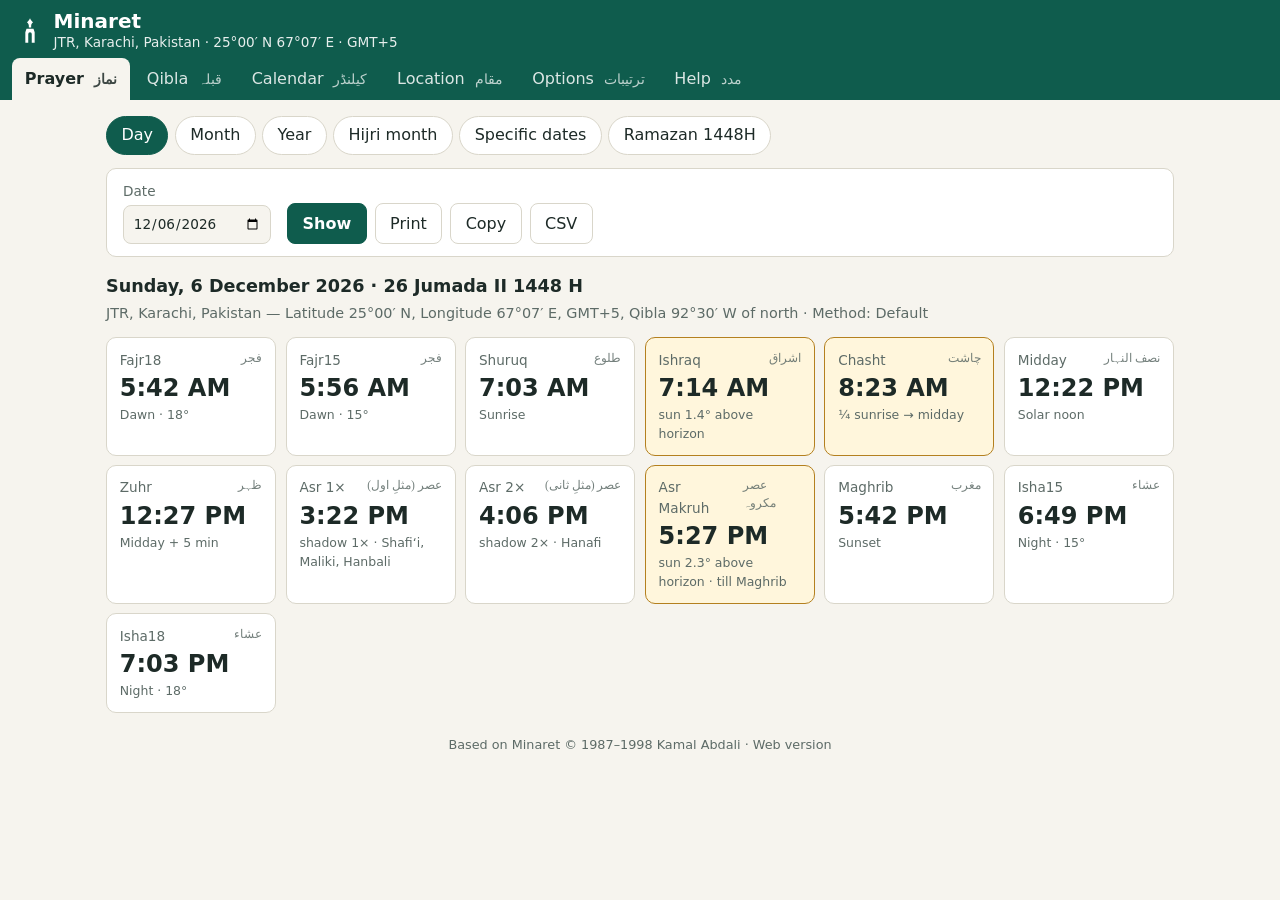
==== web/index.html @ 67f29849 "Separate Date and Day columns in all schedule tables; cache-busting for assets Co-Authored-By: Claud" ====
<!doctype html>
<html lang="en">
<head>
<meta charset="utf-8">
<meta name="viewport" content="width=device-width, initial-scale=1">
<meta name="theme-color" content="#0f5c4d">
<title>Minaret – Prayer Times, Qibla &amp; Hijri Calendar</title>
<link rel="manifest" href="manifest.webmanifest">
<link rel="stylesheet" href="css/style.css?v=3">
</head>
<body>
<header class="top">
  <div class="brand">
    <svg viewBox="0 0 24 24" width="28" height="28" aria-hidden="true"><path fill="currentColor" d="M12 1c.6 1.6 1.6 2.6 2.6 3.4-.9.7-1.6 1.8-1.6 3.1V9h-2V7.5c0-1.3-.7-2.4-1.6-3.1C10.4 3.600 11.400 2.600 12 1zM9 10h6l1 3v9H8v-9l1-3zm3 3a1.500 1.500 0 0 0-1.500 1.500V22h3v-7.500A1.500 1.500 0 0 0 12 13z"/></svg>
    <div><h1>Minaret</h1><p class="sub" id="locLabel">—</p></div>
  </div>
  <nav class="tabs" id="tabs" role="tablist">
    <button role="tab" data-tab="prayer" class="on">Prayer <span class="ur">نماز</span></button>
    <button role="tab" data-tab="qibla">Qibla <span class="ur">قبلہ</span></button>
    <button role="tab" data-tab="calendar">Calendar <span class="ur">کیلنڈر</span></button>
    <button role="tab" data-tab="location">Location <span class="ur">مقام</span></button>
    <button role="tab" data-tab="options">Options <span class="ur">ترتیبات</span></button>
    <button role="tab" data-tab="help">Help <span class="ur">مدد</span></button>
  </nav>
</header>

<main>
<!-- ======================================================== PRAYER -->
<section id="tab-prayer" class="panel on">
  <div class="modes" id="prayerModes">
    <button data-mode="day" class="on">Day</button>
    <button data-mode="month">Month</button>
    <button data-mode="year">Year</button>
    <button data-mode="hijri">Hijri month</button>
    <button data-mode="range">Specific dates</button>
    <button data-mode="ramazan">Ramazan 1448H</button>
  </div>

  <form id="prayerForm" class="controls" autocomplete="off">
    <label data-for="day">Date
      <input type="date" id="pDate" required>
    </label>
    <label data-for="month year">Month
      <select id="pMonth"></select>
    </label>
    <label data-for="month year">Year <small id="yearHint"></small>
      <input type="number" id="pYear" min="0" max="2200" step="1">
    </label>
    <label data-for="hijri">Hijri month
      <select id="pHMonth"></select>
    </label>
    <label data-for="hijri">Hijri year
      <input type="number" id="pHYear" min="1" max="4000" step="1">
    </label>
    <label data-for="range">From
      <input type="date" id="pFrom" required>
    </label>
    <label data-for="range">To
      <input type="date" id="pTo" required>
    </label>
    <label data-for="ramazan" class="rad"><span><input type="radio" name="ramOpt" value="8"> 1st Ramazan = 8 Feb 2027</span>
      <small>For Northern Africa and parts of Europe</small></label>
    <label data-for="ramazan" class="rad"><span><input type="radio" name="ramOpt" value="9" checked> 1st Ramazan = 9 Feb 2027</span>
      <small>For the rest of the world, except Northern Africa and parts of Europe</small></label>
    <div class="btns">
      <button type="submit" class="primary">Show</button>
      <button type="button" id="pPrint">Print</button>
      <button type="button" id="pCopy">Copy</button>
      <button type="button" id="pCsv">CSV</button>
    </div>
  </form>

  <div id="prayerOut" class="out" aria-live="polite"></div>
</section>

<!-- ======================================================== QIBLA -->
<section id="tab-qibla" class="panel">
  <div class="modes" id="qiblaModes">
    <button data-mode="angle" class="on">Angle from north</button>
    <button data-mode="day">Shadow diagram (day)</button>
    <button data-mode="month">Shadow chart (month)</button>
    <button data-mode="year">Shadow chart (year)</button>
  </div>
  <form id="qiblaForm" class="controls" autocomplete="off">
    <label data-for="day">Date <input type="date" id="qDate"></label>
    <label data-for="month year">Month <select id="qMonth"></select></label>
    <label data-for="month year">Year <input type="number" id="qYear" min="1901" max="2200"></label>
    <div class="btns"><button type="submit" class="primary">Show</button><button type="button" id="qPrint">Print</button></div>
  </form>
  <div id="qiblaOut" class="out"></div>
</section>

<!-- ======================================================== CALENDAR -->
<section id="tab-calendar" class="panel">
  <div class="cards">
    <article class="card">
      <h2>Date conversion <span class="ur">تاریخ کی تبدیلی</span></h2>
      <div class="two">
        <fieldset><legend>Gregorian (A.D.)</legend>
          <input type="date" id="cvDate">
          <button id="cvA2H" class="primary" type="button">→ Hijri</button>
        </fieldset>
        <fieldset><legend>Hijri (A.H.)</legend>
          <div class="row"><select id="cvHMonth"></select>
          <input type="number" id="cvHDay" min="1" max="30" aria-label="Hijri day">
          <input type="number" id="cvHYear" min="1" max="4000" aria-label="Hijri year"></div>
          <button id="cvH2A" class="primary" type="button">→ Gregorian</button>
        </fieldset>
      </div>
      <p id="cvOut" class="result"></p>
    </article>

    <article class="card">
      <h2>New moon <span class="ur">نیا چاند</span></h2>
      <div class="row">
        <select id="nmMonth"></select>
        <input type="number" id="nmYear" min="1" max="4000" aria-label="Hijri year">
        <button id="nmGo" class="primary" type="button">Compute</button>
      </div>
      <p id="nmOut" class="result"></p>
    </article>

    <article class="card">
      <h2>Moon's age <span class="ur">چاند کی عمر</span></h2>
      <div class="row">
        <input type="date" id="maDate">
        <input type="time" id="maTime">
        <button id="maGo" class="primary" type="button">Compute</button>
      </div>
      <p id="maOut" class="result"></p>
    </article>
  </div>
</section>

<!-- ======================================================== LOCATION -->
<section id="tab-location" class="panel">
  <div class="locgrid">
    <article class="card gaz">
      <h2>Gazetteer <span class="ur">مقامات کی فہرست</span></h2>
      <input type="search" id="locSearch" placeholder="Search city… / شہر کا نام لکھیں" aria-label="Search places" autocomplete="off">
      <select id="locList" size="12" aria-label="Places"></select>
      <p class="hint"><span id="locCount"></span> places · pick one to use it and see its details at right.
        <span class="ur">شہر چنتے ہی اس کی تفصیل دائیں طرف آ جائے گی۔</span></p>
    </article>

    <article class="card coords">
      <h2>Manual coordinates <span class="ur">مینول کوآرڈینیٹس</span></h2>
      <form id="locForm" autocomplete="off">
        <div class="grp"><span class="lt">Name <span class="ur">نام</span></span>
          <input id="cName" required maxlength="60" aria-label="Name"></div>
        <div class="grp"><span class="lt">Latitude <span class="ur">عرض البلد</span></span>
          <div class="row">
            <input id="cLatD" type="number" min="0" max="89" required placeholder="degrees °" aria-label="Latitude degrees">
            <input id="cLatM" type="number" min="0" max="59" value="0" required placeholder="minutes ′" aria-label="Latitude minutes">
            <select id="cLatS" aria-label="North or south"><option value="0">N</option><option value="1">S</option></select>
          </div></div>
        <div class="grp"><span class="lt">Longitude <span class="ur">طول البلد</span></span>
          <div class="row">
            <input id="cLonD" type="number" min="0" max="180" required placeholder="degrees °" aria-label="Longitude degrees">
            <input id="cLonM" type="number" min="0" max="59" value="0" required placeholder="minutes ′" aria-label="Longitude minutes">
            <select id="cLonW" aria-label="East or west"><option value="0">E</option><option value="1">W</option></select>
          </div></div>
        <div class="grp"><span class="lt">Time zone, GMT <span class="ur">ٹائم زون</span></span>
          <div class="row">
            <select id="cZoneNeg" aria-label="Plus or minus"><option value="0">+</option><option value="1">−</option></select>
            <input id="cZoneH" type="number" min="0" max="14" value="0" required placeholder="hours" aria-label="Zone hours">
            <input id="cZoneM" type="number" min="0" max="59" value="0" required placeholder="minutes" aria-label="Zone minutes">
          </div></div>
        <label class="chk"><input id="cDst" type="checkbox"> Daylight saving time <span class="ur">ڈے لائٹ سیونگ</span></label>
        <div id="cDstBox" class="dst" hidden>
          <div class="rule"><b>Starts</b>
            <select id="cDsNum" aria-label="Start: which"></select>
            <select id="cDsDow" aria-label="Start: weekday"></select>
            <input id="cDsDate" type="number" min="1" max="31" value="1" hidden aria-label="Start: day of month">
            <span>of</span><select id="cDsMon" aria-label="Start month"></select></div>
          <div class="rule"><b>Ends</b>
            <select id="cDeNum" aria-label="End: which"></select>
            <select id="cDeDow" aria-label="End: weekday"></select>
            <input id="cDeDate" type="number" min="1" max="31" value="1" hidden aria-label="End: day of month">
            <span>of</span><select id="cDeMon" aria-label="End month"></select></div>
          <p class="hint">The last day of daylight time is the day before the end date.</p>
        </div>
        <p id="locErr" class="err" role="alert"></p>
        <div class="btns">
          <button class="primary" type="submit">Use this location <span class="ur">یہ مقام استعمال کریں</span></button>
          <button type="button" id="locDel" hidden>Remove <span class="ur">حذف</span></button>
        </div>
      </form>
    </article>

    <article class="card geo">
      <h2>Current position <span class="ur">موجودہ مقام</span></h2>
      <button id="geoBtn" type="button" class="primary">Use my current location <span class="ur">میرا موجودہ مقام</span></button>
      <p id="geoOut" class="result"></p>
      <p class="hint">Uses your device's GPS; nothing is sent anywhere.</p>
    </article>
  </div>
</section>

<!-- ======================================================== OPTIONS -->
<section id="tab-options" class="panel">
  <form id="optForm" class="optgrid" autocomplete="off">
    <article class="card method">
      <h2>Calculation method <span class="ur">طریقۂ حساب</span></h2>
      <select id="oMethod" aria-label="Calculation method"></select>
      <dl id="methodInfo" class="kv"></dl>

      <div id="customBox" hidden>
        <div class="cust">
          <fieldset><legend>Fajr <span class="ur">فجر</span></legend>
            <label class="chk"><input type="radio" name="fajrBy" value="1"> By angle(s) below horizon</label>
            <label class="ind">Degrees <input id="oFajrDepr" type="text" inputmode="decimal" placeholder="15  or  15, 18"></label>
            <label class="chk"><input type="radio" name="fajrBy" value="0"> Fixed minutes before sunrise</label>
            <label class="ind">Minutes <input id="oFajrInt" type="number" min="20" max="120" step="1"></label>
          </fieldset>
          <fieldset><legend>Maghrib <span class="ur">مغرب</span></legend>
            <label class="chk"><input type="radio" name="magBy" value="0"> At sunset</label>
            <label class="chk"><input type="radio" name="magBy" value="1"> Sun below horizon by an angle</label>
            <label class="ind">Degrees <input id="oMagDepr" type="number" min="0.1" max="8" step="0.1"></label>
          </fieldset>
          <fieldset><legend>Isha <span class="ur">عشاء</span></legend>
            <label class="chk"><input type="radio" name="ishaBy" value="1"> By angle(s) below horizon</label>
            <label class="ind">Degrees <input id="oIshaDepr" type="text" inputmode="decimal" placeholder="15  or  15, 18"></label>
            <label class="chk"><input type="radio" name="ishaBy" value="0"> Fixed minutes after Maghrib</label>
            <label class="ind">Minutes <input id="oIshaInt" type="number" min="20" max="120" step="1"></label>
            <label class="ind">In Ramadan (minutes; 0 = same) <input id="oIshaRam" type="number" min="0" max="180" step="1"></label>
          </fieldset>
        </div>
      </div>
      <p class="hint">Several angles separated by commas (e.g. <b>15, 18</b>) give one column each: Fajr15, Fajr18… ·
        Asr is always shown twice, <b>1×</b> (Shafi‘i, Maliki, Hanbali) and <b>2×</b> (Hanafi).
        <span class="ur">عصر کے دونوں اوقات (مثلِ اول و ثانی) ہمیشہ دکھائے جاتے ہیں۔</span></p>
    </article>

    <article class="card offs">
      <h2>Adjust times <span class="ur">وقت میں کمی بیشی</span></h2>
      <div id="offList"></div>
      <p class="hint">Minutes added (+) or subtracted (−); one row per Fajr / Isha angle. <span class="ur">ہر نماز کے لیے منٹ جمع یا منفی کریں۔</span></p>
    </article>

    <article class="card misc">
      <div class="mgrid">
        <div>
          <h2>Ishraq &amp; Asr Makruh <span class="ur">اشراق اور عصر مکروہ</span></h2>
          <label class="ind">Ishraq: sun's altitude after sunrise (°)
            <input id="oIshraq" type="number" min="0.1" max="10" step="0.1"></label>
          <label class="ind">Asr Makruh: sun's altitude before sunset (°)
            <input id="oMakruh" type="number" min="0.1" max="10" step="0.1"></label>
        </div>
        <div>
          <h2>Extra columns <span class="ur">اضافی کالم</span></h2>
          <label class="chk"><input id="oHijri" type="checkbox"> Hijri date (Gregorian-year schedules)</label>
          <label class="chk"><input id="oQibla" type="checkbox"> Time when shadow points to Qibla</label>
          <label class="chk"><input id="o24" type="checkbox"> 24-hour clock</label>
        </div>
      </div>
      <p id="optErr" class="err" role="alert"></p>
      <div class="btns"><button class="primary" type="submit">Save <span class="ur">محفوظ کریں</span></button><button type="button" id="oReset">Reset to defaults</button></div>
    </article>

  </form>
</section>

<!-- ======================================================== HELP -->
<section id="tab-help" class="panel">
  <article class="card prose">
    <h2>About this program</h2>
    <p>Minaret computes the Islamic prayer hours, the direction of the Qibla and converts between the Hijri and Gregorian calendars.
    This is a web version of the Windows program <i>Minaret</i> by Kamal Abdali (1987–1998); the calculations follow the original
    Visual Basic source (kept in this repository under <code>minaret-master/vb6-src</code>).</p>
    <h3>Times shown</h3>
    <ul>
      <li><b>Fajr</b> – dawn: sun is below the horizon by the chosen angle (or fixed minutes before sunrise). In Options you may enter several angles (say 15 and 18); the tables then show <b>Fajr15</b> and <b>Fajr18</b> columns. The same works for <b>Isha</b>.</li>
      <li><b>Shuruq</b> – sunrise (sun's centre 0.83° below the horizon).</li>
      <li><b>Ishraq</b> – begins when the sun has risen <b>1.4°</b> above the horizon after sunrise (adjustable in Options).</li>
      <li><b>Zuhr</b> – solar noon.</li>
      <li><b>Asr 1×</b> and <b>Asr 2×</b> – afternoon: the shadow equals once (Shafi‘i, Maliki, Hanbali) or twice (Hanafi) the object's length, plus the noon shadow. Both are always shown.</li>
      <li><b>Asr Makruh</b> – begins when the sun is still <b>2.3°</b> above the horizon before sunset, and lasts till Maghrib (adjustable).</li>
      <li><b>Maghrib</b> – sunset (a few methods use the sun's angle below the horizon instead). <b>Isha</b> – night: sun below the horizon by the chosen angle, or fixed minutes after Maghrib (some methods use more minutes in Ramadan).</li>
      <li><b>Calculation method</b> – Options lists the conventions used in various countries and institutions; choose <i>Custom</i> to set every angle and interval yourself.</li>
    </ul>
    <p>A <b>*</b> means that the event does not occur on that day at that latitude. Year 0 gives a <i>perpetual</i> schedule
    (average of a four-year cycle, valid for any year). Dates 1901–2200 A.D. are supported.</p>
    <h3>Hijri dates</h3>
    <p>The Hijri month is assumed to begin when the crescent is 1.08 days after the astronomical new moon, as in the original program.
    Actual local moon-sighting announcements can differ by a day.</p>
    <h3>Privacy</h3>
    <p>Everything is computed on your device; settings are kept in your browser only.</p>
  </article>
</section>
</main>

<footer>
  <span>Based on Minaret © 1987–1998 Kamal Abdali · Web version</span>
</footer>

<script src="data/gazetteer.js?v=3"></script>
<script src="js/minaret-core.js?v=3"></script>
<script src="js/app.js?v=3"></script>
<script>if ('serviceWorker' in navigator && location.protocol.indexOf('http') === 0) navigator.serviceWorker.register('sw.js').catch(function(){});</script>
</body>
</html>
---- web/css/style.css ----
:root {
  --bg: #f6f4ee; --surface: #ffffff; --ink: #1d2a27; --muted: #5d6b67;
  --line: #d9d6ca; --brand: #0f5c4d; --brand-ink: #ffffff; --accent: #b4801f;
  --hi: #fff6dc; --hi2: #e6f3ee; --danger: #a33;
  --radius: 10px;
}
@media (prefers-color-scheme: dark) {
  :root:not([data-theme="light"]) {
    --bg: #12191a; --surface: #1b2526; --ink: #e8efec; --muted: #9fb0aa;
    --line: #2f3d3e; --brand: #3fb59b; --brand-ink: #06231d; --accent: #e0b055;
    --hi: #3a331c; --hi2: #1d3530; --danger: #e77;
  }
}
* { box-sizing: border-box; }
html { -webkit-text-size-adjust: 100%; }
body { margin: 0; background: var(--bg); color: var(--ink);
  font: 16px/1.5 system-ui, -apple-system, "Segoe UI", Roboto, "Noto Sans", "Noto Nastaliq Urdu", sans-serif; }
.ur { font-family: "Noto Nastaliq Urdu", "Jameel Noori Nastaleeq", "Alvi Nastaleeq", "Segoe UI", serif;
  font-size: .85em; opacity: .85; margin-inline-start: .35em; }

.top { background: var(--brand); color: var(--brand-ink); padding: .6rem 1rem 0; position: sticky; top: 0; z-index: 5; }
.brand { display: flex; gap: .6rem; align-items: center; padding-bottom: .4rem; }
.brand h1 { margin: 0; font-size: 1.25rem; line-height: 1.1; }
.brand .sub { margin: 0; font-size: .85rem; opacity: .9; }
.tabs { display: flex; gap: .25rem; overflow-x: auto; scrollbar-width: none; margin: 0 -.25rem; }
.tabs::-webkit-scrollbar { display: none; }
.tabs button { flex: 0 0 auto; background: transparent; color: inherit; border: 0; padding: .55rem .8rem;
  border-radius: 8px 8px 0 0; font: inherit; cursor: pointer; opacity: .85; }
.tabs button.on { background: var(--bg); color: var(--ink); opacity: 1; font-weight: 600; }
.tabs button:focus-visible, button:focus-visible, input:focus-visible, select:focus-visible {
  outline: 3px solid var(--accent); outline-offset: 1px; }

main { max-width: 1100px; margin: 0 auto; padding: 1rem; }
.panel { display: none; } .panel.on { display: block; }
footer { text-align: center; color: var(--muted); font-size: .8rem; padding: .4rem 1rem .6rem; }

.modes { display: flex; flex-wrap: wrap; gap: .4rem; margin-bottom: .8rem; }
.modes button { border: 1px solid var(--line); background: var(--surface); color: var(--ink);
  padding: .4rem .9rem; border-radius: 999px; font: inherit; cursor: pointer; }
.modes button.on { background: var(--brand); color: var(--brand-ink); border-color: var(--brand); }

.controls { display: flex; flex-wrap: wrap; gap: .7rem 1rem; align-items: end;
  background: var(--surface); border: 1px solid var(--line); border-radius: var(--radius); padding: .8rem 1rem; }
.controls label { display: flex; flex-direction: column; font-size: .85rem; color: var(--muted); gap: .2rem; }
.controls label[hidden], .controls label.off { display: none; }
input, select, button { font: inherit; }
input[type=number], input[type=date], input[type=time], input[type=search], input[type=text], input:not([type]), select {
  padding: .45rem .55rem; border: 1px solid var(--line); border-radius: 8px; background: var(--bg); color: var(--ink); min-height: 2.4rem; }
input[type=number] { width: 6.5rem; }
.btns { display: flex; gap: .5rem; flex-wrap: wrap; }
button { border: 1px solid var(--line); background: var(--surface); color: var(--ink);
  padding: .45rem .9rem; border-radius: 8px; cursor: pointer; min-height: 2.4rem; }
button.primary { background: var(--brand); color: var(--brand-ink); border-color: var(--brand); font-weight: 600; }
button:hover { filter: brightness(.96); }

.out { margin-top: 1rem; }
.out .head { margin: 0 0 .6rem; }
.out h2 { margin: 0 0 .2rem; font-size: 1.1rem; }
.out .meta { margin: 0 0 .8rem; color: var(--muted); font-size: .9rem; }
.tblwrap { overflow-x: auto; background: var(--surface); border: 1px solid var(--line); border-radius: var(--radius); margin-bottom: 1rem; }
table.sch { border-collapse: collapse; width: 100%; font-variant-numeric: tabular-nums; min-width: 40rem; }
table.sch caption { text-align: start; font-weight: 600; padding: .6rem .8rem .2rem; }
table.sch th, table.sch td { padding: .35rem .6rem; text-align: center; white-space: nowrap; }
table.sch thead th { background: var(--hi2); font-weight: 600; border-bottom: 1px solid var(--line); line-height: 1.25; }
table.sch thead th small { display: block; font-weight: 400; color: var(--muted); font-size: .72rem; }
table.sch tbody tr:nth-child(even) { background: color-mix(in srgb, var(--bg) 55%, transparent); }
table.sch tbody tr.today { outline: 2px solid var(--accent); outline-offset: -2px; background: var(--hi); }
table.sch tbody tr.fri td:first-child, table.sch tbody tr.fri td:nth-child(2) { color: var(--brand); font-weight: 600; }
table.sch .xt { background: var(--hi); }                   /* ishraq / asr makruh */
table.sch thead th.xt { background: var(--hi); }
table.sch td:first-child, table.sch th:first-child { text-align: start; position: sticky; left: 0; background: inherit; }
.note { color: var(--muted); font-size: .85rem; margin: .2rem 0 1rem; }

.daycards { display: grid; grid-template-columns: repeat(auto-fill, minmax(10rem, 1fr)); gap: .6rem; }
.dc { background: var(--surface); border: 1px solid var(--line); border-radius: var(--radius); padding: .7rem .8rem; }
.dc.xt { background: var(--hi); border-color: var(--accent); }
.dc .n { font-size: .85rem; color: var(--muted); display: flex; justify-content: space-between; gap: .4rem; }
.dc .t { font-size: 1.5rem; font-weight: 600; font-variant-numeric: tabular-nums; }
.dc .d { font-size: .78rem; color: var(--muted); }

.cards { display: grid; grid-template-columns: repeat(auto-fit, minmax(19rem, 1fr)); gap: 1rem; align-items: start; }
.card { background: var(--surface); border: 1px solid var(--line); border-radius: var(--radius); padding: 1rem; }
.card.wide, .btns.wide { grid-column: 1 / -1; }
.card h2 { margin: 0 0 .7rem; font-size: 1.05rem; }
.card h3 { margin: 1.1rem 0 .3rem; font-size: 1rem; }
.card.prose { max-width: 48rem; }
.two { display: grid; grid-template-columns: 1fr 1fr; gap: .8rem; }
@media (max-width: 34rem) { .two { grid-template-columns: 1fr; } }
fieldset { border: 1px solid var(--line); border-radius: 8px; padding: .6rem .7rem .8rem; margin: 0; display: flex; flex-direction: column; gap: .5rem; }
legend { padding: 0 .3rem; color: var(--muted); font-size: .85rem; }
.row { display: flex; gap: .5rem; flex-wrap: wrap; align-items: end; }
.row label { display: flex; flex-direction: column; font-size: .82rem; color: var(--muted); gap: .15rem; }
.card form > label { display: flex; flex-direction: column; font-size: .85rem; color: var(--muted); gap: .2rem; margin-bottom: .6rem; }
.chk { display: flex !important; flex-direction: row !important; align-items: center; gap: .5rem; color: var(--ink) !important; font-size: 1rem !important; margin: .35rem 0; }
.ind { display: flex; flex-direction: column; margin: .1rem 0 .6rem 1.7rem; font-size: .85rem; color: var(--muted); gap: .2rem; }
.hint { color: var(--muted); font-size: .85rem; margin: .5rem 0 0; }
.result { margin: .8rem 0 0; font-size: 1.05rem; min-height: 1.5rem; }
.result b { color: var(--brand); }
#locList { width: 100%; margin-top: .6rem; padding: .3rem; }
#locSearch { width: 100%; }
.dst { display: grid; gap: .6rem; margin: .4rem 0 .8rem; }
.err { color: var(--danger); font-weight: 600; }

.compass { display: flex; gap: 1.2rem; flex-wrap: wrap; align-items: center; background: var(--surface);
  border: 1px solid var(--line); border-radius: var(--radius); padding: 1rem; }
.compass svg { width: min(18rem, 80vw); height: auto; }
.compass .big { font-size: 2rem; font-weight: 700; color: var(--brand); }
.compass .circ { stroke: var(--line); fill: var(--bg); }
.compass .tick, .compass .lbl { fill: var(--muted); font-size: 11px; }
.compass .needle { stroke: var(--brand); stroke-width: 3; }
.compass .kaaba { fill: var(--accent); }

/* ---- Location tab: list at left, coordinates at right, all on one screen ---- */
.locgrid { display: grid; gap: 1rem; align-items: start;
  grid-template-columns: minmax(16rem, 1fr) minmax(22rem, 1.25fr);
  grid-template-areas: "gaz coords" "geo coords"; }
.locgrid .gaz { grid-area: gaz; } .locgrid .coords { grid-area: coords; } .locgrid .geo { grid-area: geo; }
@media (max-width: 52rem) { .locgrid { grid-template-columns: 1fr; grid-template-areas: "gaz" "coords" "geo"; } }
.locgrid .card { padding: .8rem 1rem; }
.locgrid h2, .optgrid h2 { margin-bottom: .5rem; }
.grp { display: flex; flex-direction: column; gap: .2rem; margin-bottom: .5rem; }
.lt { font-size: .85rem; color: var(--muted); }
.coords .row { flex-wrap: nowrap; align-items: stretch; }
.coords .row input, .coords .row select { flex: 1 1 0; min-width: 0; width: 100%; }
.coords .row select { flex: 0 0 4.6rem; width: 4.6rem; }
.coords .grp > input { width: 100%; }
.coords .chk { margin: .1rem 0 .4rem; }
.coords .err { min-height: 0; margin: .2rem 0 .4rem; }
#locList { height: 14.5rem; }
.rule { display: flex; flex-wrap: wrap; align-items: center; gap: .4rem; }
.rule b { min-width: 3.4rem; }
.rule input[type=number] { width: 4rem; }
.rule select { max-width: 8rem; }
.dst { display: grid; gap: .4rem; margin: .2rem 0 .6rem; }
.dst .hint { margin: 0; }
[hidden] { display: none !important; }
.geo .result { min-height: 0; font-size: .95rem; }

/* ---- Options tab ---- */
.optgrid { display: grid; gap: 1rem; align-items: start; grid-template-columns: minmax(0, 2.3fr) minmax(16rem, 1fr); grid-template-areas: "method offs" "misc offs"; }
@media (max-width: 62rem) { .optgrid { grid-template-columns: 1fr; grid-template-areas: "method" "offs" "misc"; } }
.optgrid .wide { grid-column: 1 / -1; }
.optgrid .card { padding: .8rem 1rem; }
#oMethod { width: 100%; }
.kv { display: grid; grid-template-columns: max-content 1fr; gap: .15rem .9rem; margin: .7rem 0 .4rem; font-size: .93rem; }
.kv dt { color: var(--muted); } .kv dd { margin: 0; }
.kv .ur { margin-inline-start: .4rem; }
.cust { display: grid; grid-template-columns: repeat(auto-fit, minmax(11rem, 1fr)); gap: .8rem; margin-top: .6rem; }
.cust fieldset { padding: .4rem .7rem .6rem; gap: .1rem; }
.cust .chk { margin: .2rem 0; font-size: .92rem !important; }
.cust .ind { margin: 0 0 .4rem 1.6rem; }
.cust input[type=text], .cust input[type=number] { width: 100%; }

@media print {
  .top, footer, .controls, .modes { display: none !important; }
  body { background: #fff; color: #000; }
  main { padding: 0; max-width: none; }
  .panel { display: none !important; } .panel.on { display: block !important; }
  .tblwrap { border: 0; overflow: visible; }
  table.sch { min-width: 0; font-size: 10.5pt; }
  table.sch tbody tr:nth-child(even) { background: #f3f3f3; }
  table.sch .xt, table.sch thead th.xt { background: #eee; }
  table.sch tbody tr.today { outline: 0; background: transparent; }
  .month-break { break-after: page; }
}

.offrow { display: grid; grid-template-columns: 1fr 1.8rem 3.4rem 1.8rem; gap: .25rem; align-items: center; margin-bottom: .25rem; font-size: .9rem; }
.offrow button { padding: .15rem 0; line-height: 1.2; }
.offrow input { width: 100%; text-align: center; padding: .2rem .1rem; }
.method { grid-area: method; } .offs { grid-area: offs; } .misc { grid-area: misc; }
.mgrid { display: grid; grid-template-columns: 1fr 1fr; gap: 1rem; }
@media (max-width: 40rem) { .mgrid { grid-template-columns: 1fr; } }
.offs h2 { margin-bottom: .4rem; }
.offrow > span { white-space: nowrap; overflow: hidden; text-overflow: ellipsis; }
.offrow button, .offrow input { height: 1.7rem; min-height: 0; padding-top: 0; padding-bottom: 0; box-sizing: border-box; }
.offrow { margin-bottom: .12rem; }
.misc .ind { margin-left: 0; }
.misc h2 { font-size: 1rem; }
@media (max-width: 62rem) { .offrow button, .offrow input { height: 2.2rem; } }
.controls label.rad { color: var(--ink); font-size: .95rem; }
.controls label.rad small { color: var(--muted); margin-inline-start: 1.5rem; }
.controls label.rad input { margin-inline-end: .4rem; }
.ramnote { font-size: 1.05rem; line-height: 2.1; margin: .8rem 0; opacity: 1; text-align: center; }
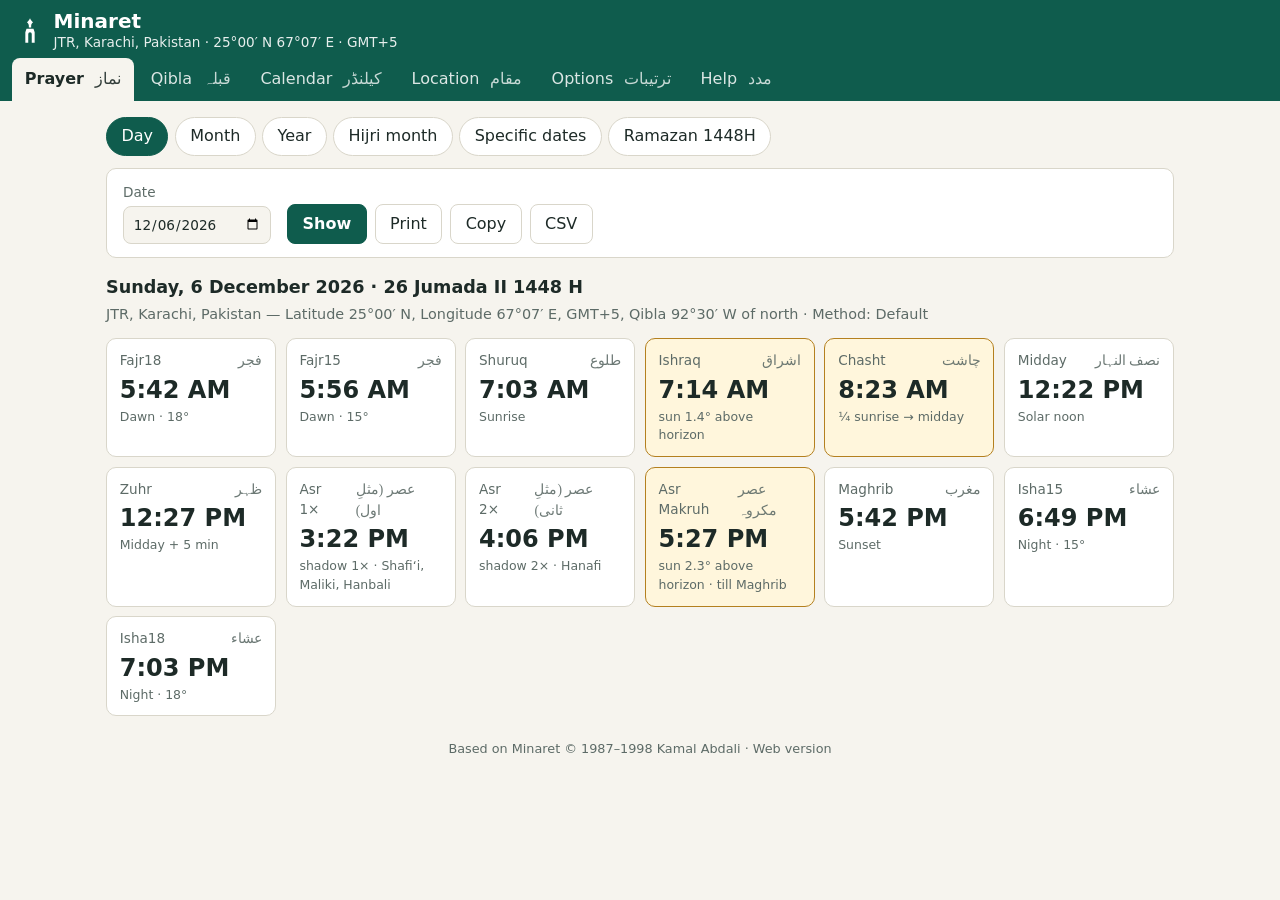
==== commit 0b3e469e: "Use Mehr Nastaliq Web for Urdu text (local fonts/ file, then uloomweb.com); keep words unbroken Co-A" ====
--- a/web/index.html
+++ b/web/index.html
@@ -6,7 +6,7 @@
 <meta name="theme-color" content="#0f5c4d">
 <title>Minaret – Prayer Times, Qibla &amp; Hijri Calendar</title>
 <link rel="manifest" href="manifest.webmanifest">
-<link rel="stylesheet" href="css/style.css?v=3">
+<link rel="stylesheet" href="css/style.css?v=8">
 </head>
 <body>
 <header class="top">
@@ -294,9 +294,9 @@
   <span>Based on Minaret © 1987–1998 Kamal Abdali · Web version</span>
 </footer>
 
-<script src="data/gazetteer.js?v=3"></script>
-<script src="js/minaret-core.js?v=3"></script>
-<script src="js/app.js?v=3"></script>
+<script src="data/gazetteer.js?v=8"></script>
+<script src="js/minaret-core.js?v=8"></script>
+<script src="js/app.js?v=8"></script>
 <script>if ('serviceWorker' in navigator && location.protocol.indexOf('http') === 0) navigator.serviceWorker.register('sw.js').catch(function(){});</script>
 </body>
 </html>
--- a/web/css/style.css
+++ b/web/css/style.css
@@ -1,3 +1,11 @@
+/* Urdu / Arabic-script text uses Mehr Nastaliq. The file is looked up next to the app first (fonts/), then on uloomweb.com.
+   unicode-range limits it to Arabic-script characters, so Latin text keeps the normal font. */
+@font-face {
+  font-family: "Mehr Nastaliq Web";
+  src: url("../fonts/MehrNastaliqWeb.woff2") format("woff2"), url("https://uloomweb.com/fonts/MehrNastaliqWeb.woff2") format("woff2");
+  font-weight: 400; font-style: normal; font-display: swap;
+  unicode-range: U+0600-06FF, U+0750-077F, U+08A0-08FF, U+FB50-FDFF, U+FE70-FEFF, U+200C-200F, U+2010-2011, U+00A0, U+060C, U+061B, U+061F;
+}
 :root {
   --bg: #f6f4ee; --surface: #ffffff; --ink: #1d2a27; --muted: #5d6b67;
   --line: #d9d6ca; --brand: #0f5c4d; --brand-ink: #ffffff; --accent: #b4801f;
@@ -14,9 +22,11 @@
 * { box-sizing: border-box; }
 html { -webkit-text-size-adjust: 100%; }
 body { margin: 0; background: var(--bg); color: var(--ink);
-  font: 16px/1.5 system-ui, -apple-system, "Segoe UI", Roboto, "Noto Sans", "Noto Nastaliq Urdu", sans-serif; }
-.ur { font-family: "Noto Nastaliq Urdu", "Jameel Noori Nastaleeq", "Alvi Nastaleeq", "Segoe UI", serif;
-  font-size: .85em; opacity: .85; margin-inline-start: .35em; }
+  font: 16px/1.5 "Mehr Nastaliq Web", system-ui, -apple-system, "Segoe UI", Roboto, "Noto Sans", "Noto Nastaliq Urdu", sans-serif;
+  /* keep Nastaliq words whole: no fake bold/italic, no letter-spacing, ligatures and joining left to the font */
+  font-synthesis: none; letter-spacing: 0; text-rendering: optimizeLegibility; font-variant-ligatures: common-ligatures contextual; font-kerning: normal; }
+.ur { font-family: "Mehr Nastaliq Web", "Noto Nastaliq Urdu", "Jameel Noori Nastaleeq", "Alvi Nastaleeq", "Segoe UI", serif;
+  font-size: 1em; line-height: 1.55; opacity: .9; margin-inline-start: .35em; word-break: keep-all; overflow-wrap: normal; hyphens: none; }
 
 .top { background: var(--brand); color: var(--brand-ink); padding: .6rem 1rem 0; position: sticky; top: 0; z-index: 5; }
 .brand { display: flex; gap: .6rem; align-items: center; padding-bottom: .4rem; }
@@ -57,18 +67,21 @@
 .out .head { margin: 0 0 .6rem; }
 .out h2 { margin: 0 0 .2rem; font-size: 1.1rem; }
 .out .meta { margin: 0 0 .8rem; color: var(--muted); font-size: .9rem; }
-.tblwrap { overflow-x: auto; background: var(--surface); border: 1px solid var(--line); border-radius: var(--radius); margin-bottom: 1rem; }
+.tblwrap { background: var(--surface); border: 1px solid var(--line); border-radius: var(--radius); margin-bottom: 1rem; }
 table.sch { border-collapse: collapse; width: 100%; font-variant-numeric: tabular-nums; min-width: 40rem; }
 table.sch caption { text-align: start; font-weight: 600; padding: .6rem .8rem .2rem; }
-table.sch th, table.sch td { padding: .35rem .6rem; text-align: center; white-space: nowrap; }
-table.sch thead th { background: var(--hi2); font-weight: 600; border-bottom: 1px solid var(--line); line-height: 1.25; }
-table.sch thead th small { display: block; font-weight: 400; color: var(--muted); font-size: .72rem; }
-table.sch tbody tr:nth-child(even) { background: color-mix(in srgb, var(--bg) 55%, transparent); }
+table.sch th, table.sch td { padding: .3rem .4rem; text-align: center; white-space: nowrap; }
+table.sch thead th { position: sticky; top: 0; z-index: 2; background: var(--hi2); font-weight: 600; border-bottom: 1px solid var(--line); line-height: 1.25; }
+table.sch thead th small { display: block; white-space: normal; line-height: 1.2; font-weight: 400; color: var(--muted); font-size: .72rem; }
+table.sch tbody tr { background: var(--surface); }
+table.sch tbody tr:nth-child(even) { background: color-mix(in srgb, var(--bg) 55%, var(--surface)); }   /* opaque: scrolled cells must not show through the sticky header / first column */
 table.sch tbody tr.today { outline: 2px solid var(--accent); outline-offset: -2px; background: var(--hi); }
 table.sch tbody tr.fri td:first-child, table.sch tbody tr.fri td:nth-child(2) { color: var(--brand); font-weight: 600; }
 table.sch .xt { background: var(--hi); }                   /* ishraq / asr makruh */
 table.sch thead th.xt { background: var(--hi); }
-table.sch td:first-child, table.sch th:first-child { text-align: start; position: sticky; left: 0; background: inherit; }
+table.sch td:first-child, table.sch th:first-child { text-align: start; position: sticky; left: 0; background: inherit; z-index: 1; }
+table.sch thead th:first-child { z-index: 3; background: var(--hi2); }
+table.sch caption { position: sticky; left: 0; }
 .note { color: var(--muted); font-size: .85rem; margin: .2rem 0 1rem; }
 
 .daycards { display: grid; grid-template-columns: repeat(auto-fill, minmax(10rem, 1fr)); gap: .6rem; }
@@ -156,7 +169,8 @@
   body { background: #fff; color: #000; }
   main { padding: 0; max-width: none; }
   .panel { display: none !important; } .panel.on { display: block !important; }
-  .tblwrap { border: 0; overflow: visible; }
+  .tblwrap { border: 0; overflow: visible; max-height: none; }
+  table.sch thead th { position: static; }
   table.sch { min-width: 0; font-size: 10.5pt; }
   table.sch tbody tr:nth-child(even) { background: #f3f3f3; }
   table.sch .xt, table.sch thead th.xt { background: #eee; }
@@ -171,7 +185,7 @@
 .mgrid { display: grid; grid-template-columns: 1fr 1fr; gap: 1rem; }
 @media (max-width: 40rem) { .mgrid { grid-template-columns: 1fr; } }
 .offs h2 { margin-bottom: .4rem; }
-.offrow > span { white-space: nowrap; overflow: hidden; text-overflow: ellipsis; }
+.offrow > span { line-height: 1.7; }
 .offrow button, .offrow input { height: 1.7rem; min-height: 0; padding-top: 0; padding-bottom: 0; box-sizing: border-box; }
 .offrow { margin-bottom: .12rem; }
 .misc .ind { margin-left: 0; }
@@ -181,3 +195,10 @@
 .controls label.rad small { color: var(--muted); margin-inline-start: 1.5rem; }
 .controls label.rad input { margin-inline-end: .4rem; }
 .ramnote { font-size: 1.05rem; line-height: 2.1; margin: .8rem 0; opacity: 1; text-align: center; }
+
+/* Tables that fit the page scroll with the page (header sticks under the top bar, like any normal page);
+   only tables wider than the screen get their own horizontal scroll box (see fitTables in app.js). */
+.tblwrap.fit { overflow: clip; }
+.tblwrap.fit table.sch thead th { top: var(--topH, 0px); }
+.tblwrap.wide { overflow: auto; max-height: calc(100vh - var(--topH, 6rem) - 1rem); }
+.ramnote mark { background: none; color: var(--brand); font-weight: inherit; padding: 0; }
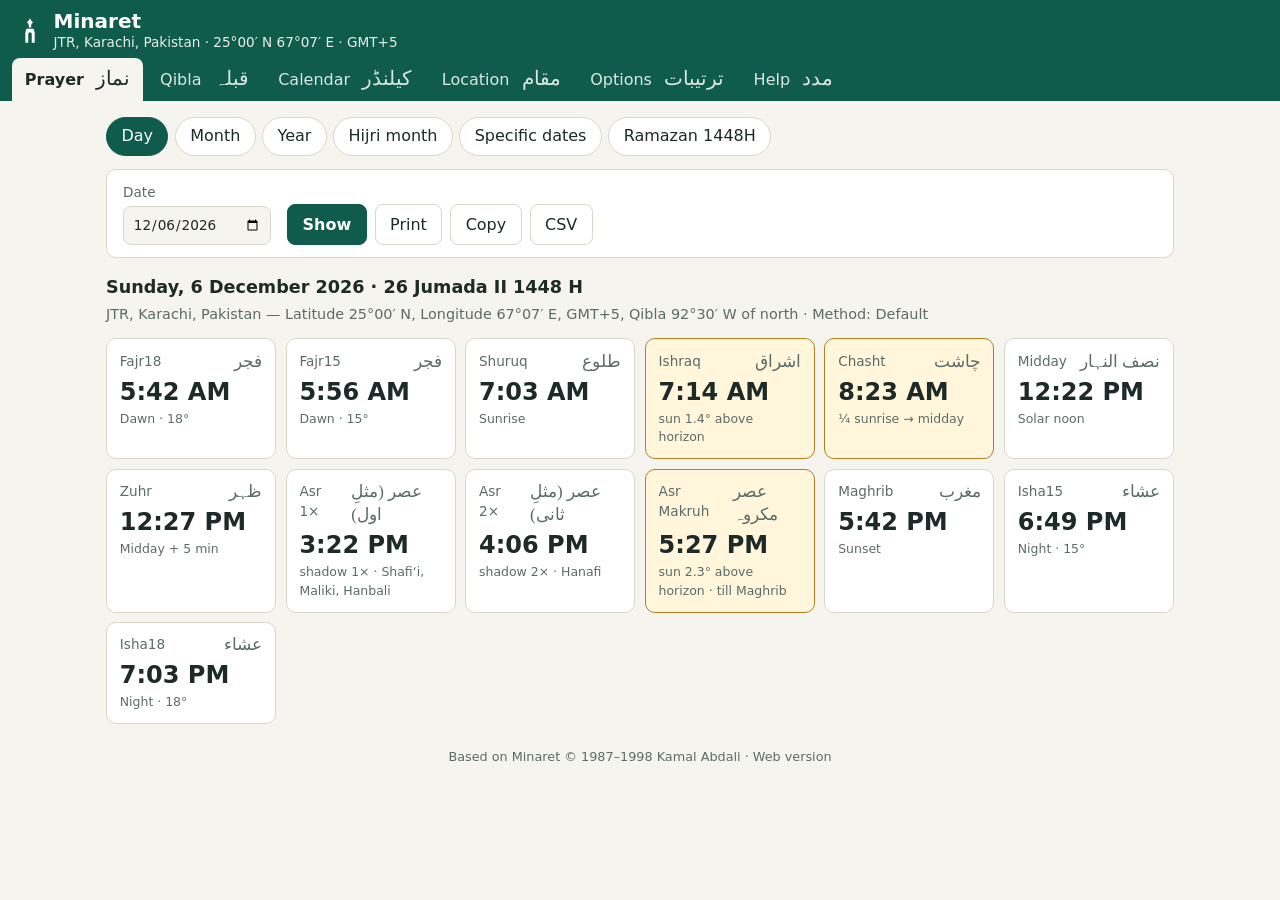
==== commit a6720167: "Urdu text 25% larger and fully opaque; Options bottom card in three columns Co-Authored-By: Claude S" ====
--- a/web/index.html
+++ b/web/index.html
@@ -6,7 +6,7 @@
 <meta name="theme-color" content="#0f5c4d">
 <title>Minaret – Prayer Times, Qibla &amp; Hijri Calendar</title>
 <link rel="manifest" href="manifest.webmanifest">
-<link rel="stylesheet" href="css/style.css?v=8">
+<link rel="stylesheet" href="css/style.css?v=9">
 </head>
 <body>
 <header class="top">
@@ -253,9 +253,11 @@
           <label class="chk"><input id="oQibla" type="checkbox"> Time when shadow points to Qibla</label>
           <label class="chk"><input id="o24" type="checkbox"> 24-hour clock</label>
         </div>
-      </div>
-      <p id="optErr" class="err" role="alert"></p>
-      <div class="btns"><button class="primary" type="submit">Save <span class="ur">محفوظ کریں</span></button><button type="button" id="oReset">Reset to defaults</button></div>
+        <div class="mact">
+          <p id="optErr" class="err" role="alert"></p>
+          <div class="btns"><button class="primary" type="submit">Save <span class="ur">محفوظ کریں</span></button><button type="button" id="oReset">Reset to defaults</button></div>
+        </div>
+      </div>
     </article>
 
   </form>
@@ -294,9 +296,9 @@
   <span>Based on Minaret © 1987–1998 Kamal Abdali · Web version</span>
 </footer>
 
-<script src="data/gazetteer.js?v=8"></script>
-<script src="js/minaret-core.js?v=8"></script>
-<script src="js/app.js?v=8"></script>
+<script src="data/gazetteer.js?v=9"></script>
+<script src="js/minaret-core.js?v=9"></script>
+<script src="js/app.js?v=9"></script>
 <script>if ('serviceWorker' in navigator && location.protocol.indexOf('http') === 0) navigator.serviceWorker.register('sw.js').catch(function(){});</script>
 </body>
 </html>
--- a/web/css/style.css
+++ b/web/css/style.css
@@ -26,7 +26,7 @@
   /* keep Nastaliq words whole: no fake bold/italic, no letter-spacing, ligatures and joining left to the font */
   font-synthesis: none; letter-spacing: 0; text-rendering: optimizeLegibility; font-variant-ligatures: common-ligatures contextual; font-kerning: normal; }
 .ur { font-family: "Mehr Nastaliq Web", "Noto Nastaliq Urdu", "Jameel Noori Nastaleeq", "Alvi Nastaleeq", "Segoe UI", serif;
-  font-size: 1em; line-height: 1.55; opacity: .9; margin-inline-start: .35em; word-break: keep-all; overflow-wrap: normal; hyphens: none; }
+  font-size: 1.25em; line-height: 1.35; opacity: 1; margin-inline-start: .35em; word-break: keep-all; overflow-wrap: normal; hyphens: none; }
 
 .top { background: var(--brand); color: var(--brand-ink); padding: .6rem 1rem 0; position: sticky; top: 0; z-index: 5; }
 .brand { display: flex; gap: .6rem; align-items: center; padding-bottom: .4rem; }
@@ -182,8 +182,11 @@
 .offrow button { padding: .15rem 0; line-height: 1.2; }
 .offrow input { width: 100%; text-align: center; padding: .2rem .1rem; }
 .method { grid-area: method; } .offs { grid-area: offs; } .misc { grid-area: misc; }
-.mgrid { display: grid; grid-template-columns: 1fr 1fr; gap: 1rem; }
-@media (max-width: 40rem) { .mgrid { grid-template-columns: 1fr; } }
+.mgrid { display: grid; grid-template-columns: 1.2fr 1.2fr .9fr; gap: 1rem; align-items: start; }
+.mact { display: flex; flex-direction: column; justify-content: flex-end; gap: .4rem; min-height: 100%; }
+.mact .btns { flex-direction: column; align-items: stretch; }
+@media (max-width: 52rem) { .mgrid { grid-template-columns: 1fr 1fr; } }
+@media (max-width: 34rem) { .mgrid { grid-template-columns: 1fr; } }
 .offs h2 { margin-bottom: .4rem; }
 .offrow > span { line-height: 1.7; }
 .offrow button, .offrow input { height: 1.7rem; min-height: 0; padding-top: 0; padding-bottom: 0; box-sizing: border-box; }
@@ -202,3 +205,6 @@
 .tblwrap.fit table.sch thead th { top: var(--topH, 0px); }
 .tblwrap.wide { overflow: auto; max-height: calc(100vh - var(--topH, 6rem) - 1rem); }
 .ramnote mark { background: none; color: var(--brand); font-weight: inherit; padding: 0; }
+/* Urdu is larger now; keep compact controls from growing taller because of it (the glyphs may extend past the line box, nothing is clipped) */
+.offrow .ur, #tabs .ur, button .ur, .kv .ur, .coords .ur, .lt .ur, label .ur { line-height: 1.1; }
+.offrow > span { line-height: 1.2; }
